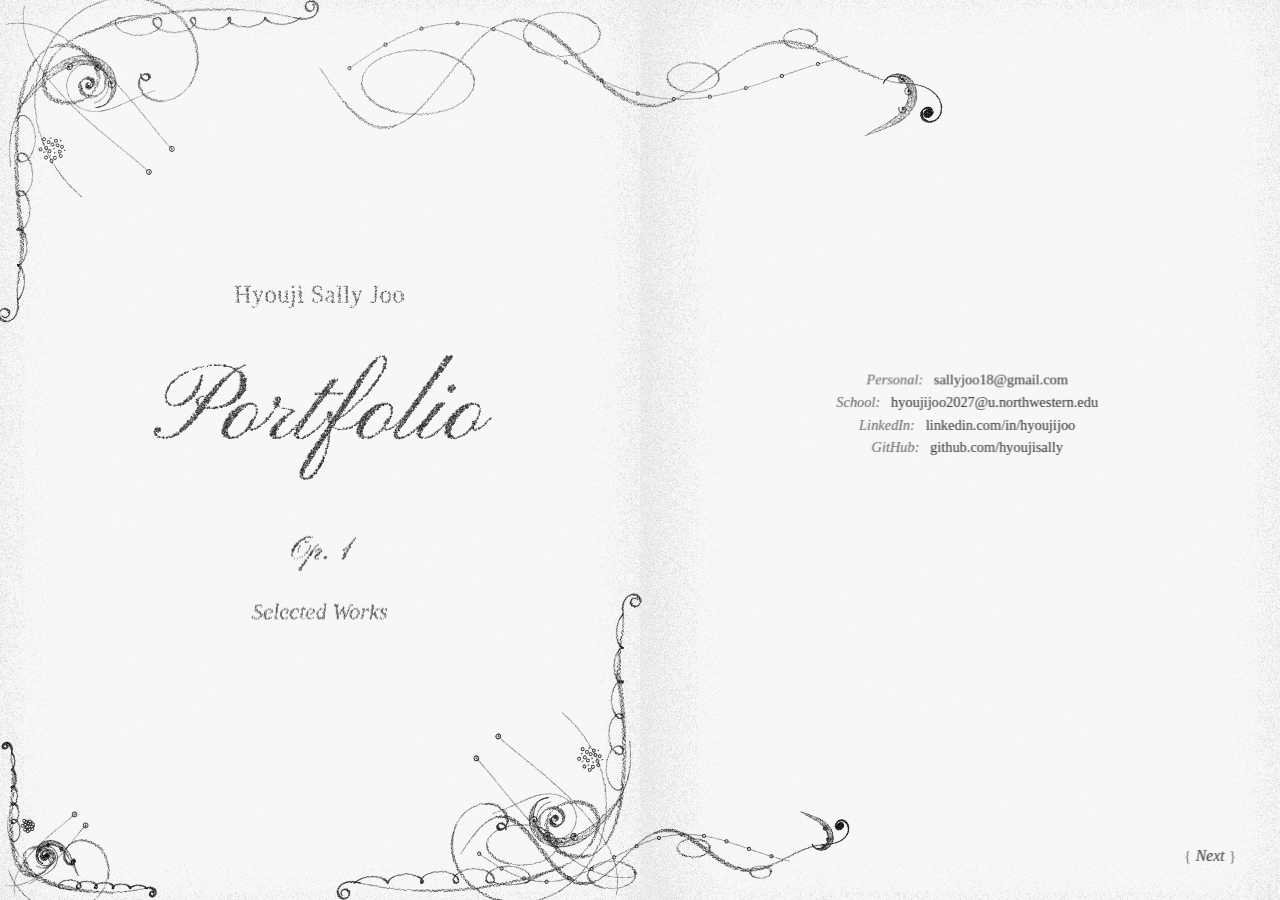
==== index.html @ c52655b5 "starting over again..." ====
<!DOCTYPE html>
<html lang="en">
<head>
<meta charset="UTF-8">
<meta name="viewport" content="width=device-width, initial-scale=1">
<title>Portfolio, Op. 1 · Hyouji Sally Joo</title>
<link rel="preconnect" href="https://fonts.googleapis.com">
<link rel="preconnect" href="https://fonts.gstatic.com" crossorigin>
<link href="https://fonts.googleapis.com/css2?family=EB+Garamond:ital,wght@0,400;0,500;0,700;1,400;1,600;1,700&family=Bodoni+Moda:opsz,wght@6..96,500;6..96,700&family=Noto+Music&display=swap" rel="stylesheet">
<link rel="stylesheet" href="css/portfolio.css">
</head>
<body>
<main>

  <!-- ===================== THE COVER SPREAD: the cover on the left; its ornament and a hand-drawn staff spill over onto the right page ===================== -->
  <div class="spread" id="cover">
    <canvas class="ornament cover-art" aria-hidden="true"></canvas>
    <article class="page left cover-page" aria-label="Cover">
      <canvas class="shade" aria-hidden="true"></canvas>
      <div class="cover-inner">
        <p class="cover-name ink-text grain-full">Hyouji Sally Joo</p>
        <h1 class="cover-title ink-text">Portfolio</h1>
        <p class="cover-op ink-text grain-full">Op. 1</p>
        <p class="cover-score ink-text grain-full">Selected Works</p>
      </div>
    </article>

    <div class="right-frame">
      <article class="page right cover-bleed" aria-label="Cover, continued">
        <canvas class="shade" aria-hidden="true"></canvas>
        <div class="right-inner cover-bleed-inner">
          <footer class="contacts cover-contacts">
          <p class="ink-text"><span class="c-label">Personal:</span> <a href="mailto:sallyjoo18@gmail.com">sallyjoo18@gmail.com</a></p>
          <p class="ink-text"><span class="c-label">School:</span> <a href="mailto:hyoujijoo2027@u.northwestern.edu">hyoujijoo2027@u.northwestern.edu</a></p>
          <p class="ink-text"><span class="c-label">LinkedIn:</span> <a href="https://linkedin.com/in/hyoujijoo">linkedin.com/in/hyoujijoo</a></p>
          <p class="ink-text"><span class="c-label">GitHub:</span> <a href="https://github.com/hyoujisally">github.com/hyoujisally</a></p>
        </footer>
          <nav class="turn-page ready landing-next" aria-label="Continue">
            <a class="brace literal next ink-text" href="#" data-go="about"><span class="b">{</span><span class="label">Next</span><span class="b">}</span></a>
          </nav>
        </div>
      </article>
    </div>
  </div>

  <!-- ===================== THE ABOUT SPREAD: the title restated on the left, framed like an old book cover; about on the right ===================== -->
  <div class="spread" id="about" hidden>
    <article class="page left halftitle" aria-label="Portfolio">
      <canvas class="shade" aria-hidden="true"></canvas>
      <canvas class="ornament" aria-hidden="true"></canvas>
      <div class="halftitle-inner">
        <div class="halftitle-block">
          <h1 class="ht-title ink-text">Portfolio</h1>
        </div>
        <footer class="cover-imprint contacts">
          <p class="ink-text"><span class="c-label">Personal:</span> <a href="mailto:sallyjoo18@gmail.com">sallyjoo18@gmail.com</a></p>
          <p class="ink-text"><span class="c-label">School:</span> <a href="mailto:hyoujijoo2027@u.northwestern.edu">hyoujijoo2027@u.northwestern.edu</a></p>
          <p class="ink-text"><span class="c-label">LinkedIn:</span> <a href="https://linkedin.com/in/hyoujijoo">linkedin.com/in/hyoujijoo</a></p>
          <p class="ink-text"><span class="c-label">GitHub:</span> <a href="https://github.com/hyoujisally">github.com/hyoujisally</a></p>
        </footer>
      </div>
    </article>

    <div class="right-frame">
      <article class="page right about-right" aria-label="About">
        <canvas class="shade" aria-hidden="true"></canvas>
        <div class="right-inner about-inner">
          <h2 class="about-title ink-text" id="about-title">About</h2>
          <div class="about-blurb" id="about-blurb"></div>
          <nav class="turn-page ready landing-next" aria-label="Continue">
            <a class="brace literal prev ink-text" href="#" data-go="home"><span class="b">{</span><span class="label">Back</span><span class="b">}</span></a>
            <a class="brace literal next ink-text" href="#" data-go="contents"><span class="b">{</span><span class="label">Next: Contents</span><span class="b">}</span></a>
          </nav>
        </div>
      </article>
    </div>
  </div>

  <!-- ===================== THE CONTENTS SPREAD: navigation and contacts on the left, contents on the right ===================== -->
  <div class="spread" id="home" hidden>
    <article class="page left index-page" aria-label="Navigation">
      <canvas class="shade" aria-hidden="true"></canvas>
      <div class="left-inner">
        <nav class="call-number" aria-label="Sections">
          <a class="brace literal ink-text" href="#" data-go="home"><span class="b">{</span><span class="label">Home</span><span class="b">}</span></a>
          <a class="brace literal ink-text" href="#" data-go="contents"><span class="b">{</span><span class="label">Contents</span><span class="b">}</span></a>
          <div class="menu">
            <button class="brace literal works-toggle ink-text" type="button" aria-expanded="false"><span class="b">{</span><span class="label">Works</span><span class="caret" aria-hidden="true">&#x25BE;</span><span class="b">}</span></button>
            <ul class="works-menu" hidden></ul>
            <canvas class="menu-grain" aria-hidden="true" hidden></canvas>
          </div>
        </nav>
        <footer class="imprint contacts">
          <p class="ink-text"><span class="c-label">Personal:</span> <a href="mailto:sallyjoo18@gmail.com">sallyjoo18@gmail.com</a></p>
          <p class="ink-text"><span class="c-label">School:</span> <a href="mailto:hyoujijoo2027@u.northwestern.edu">hyoujijoo2027@u.northwestern.edu</a></p>
          <p class="ink-text"><span class="c-label">LinkedIn:</span> <a href="https://linkedin.com/in/hyoujijoo">linkedin.com/in/hyoujijoo</a></p>
          <p class="ink-text"><span class="c-label">GitHub:</span> <a href="https://github.com/hyoujisally">github.com/hyoujisally</a></p>
        </footer>
      </div>
    </article>

    <div class="right-frame">
      <article class="page right" aria-label="Contents">
        <canvas class="shade" aria-hidden="true"></canvas>
        <div class="right-inner">
          <header class="sheet-head">
            <h2 class="sheet-title ink-text grain-full">Contents</h2>
            <p class="sheet-sub ink-text">(Portfolio)</p>
            <p class="sheet-by ink-text">By Hyouji Sally Joo.</p>
          </header>
          <section class="toc-group" id="toc-works" aria-labelledby="toc-works-h">
            <h3 id="toc-works-h" class="ink-text grain-full">Works</h3>
            <ol class="toc" id="toc-works-list"></ol>
          </section>
          <section class="toc-group" id="toc-creatives" aria-labelledby="toc-creatives-h">
            <h3 id="toc-creatives-h" class="ink-text grain-full">Creatives</h3>
            <ol class="toc" id="toc-creatives-list"></ol>
          </section>
          <nav class="turn-page ready" aria-label="Back">
            <a class="brace literal ink-text" href="#" data-go="about"><span class="b">{</span><span class="label">Back</span><span class="b">}</span></a>
            <span class="folio ink-text">3</span>
          </nav>
        </div>
      </article>
    </div>
  </div>

  <!-- ===================== A PROJECT'S SPREAD: details on the left, the write-up on the right ===================== -->
  <div class="spread" id="project" hidden>
    <article class="page left project-ref" aria-label="Project at a glance">
      <canvas class="shade" aria-hidden="true"></canvas>
      <div class="left-inner">
        <canvas class="ornament proj-ornament" aria-hidden="true"></canvas>
        <nav class="call-number" aria-label="Sections">
          <a class="brace literal" href="#" data-go="home"><span class="b">{</span><span class="label">Home</span><span class="b">}</span></a>
          <a class="brace literal" href="#" data-go="contents"><span class="b">{</span><span class="label">Contents</span><span class="b">}</span></a>
          <div class="menu">
            <button class="brace literal works-toggle" type="button" aria-expanded="false"><span class="b">{</span><span class="label">Works</span><span class="caret" aria-hidden="true">&#x25BE;</span><span class="b">}</span></button>
            <ul class="works-menu" hidden></ul>
            <canvas class="menu-grain" aria-hidden="true" hidden></canvas>
          </div>
        </nav>
        <header class="title-page">
          <h1 id="p-title">Project</h1>
          <p class="paren" id="p-sub"></p>
          <p class="opus" id="p-no"></p>
        </header>
        <div class="p-feature" id="p-feature" hidden></div>
        <div class="line">
          <div class="tempo-row">
            <p class="tempo">Adagio cantabile<span class="mm">(<span class="music">&#x2669;</span> = 40)</span></p>
            <button id="play" class="brace literal" type="button" aria-pressed="false"><span class="b">{</span><span class="label">Play</span><span class="b">}</span></button>
          </div>
          <canvas id="line1" role="img" aria-label="Engraved score, the opening bars of the second movement of Beethoven’s Pathétique sonata."></canvas>
        </div>
        <section class="p-info" aria-label="Project details">
          <dl class="p-facts" id="p-facts"></dl>
          <div class="p-intro" id="p-intro"></div>
        </section>
        <!-- the contact links: a footer on every project page -->
        <footer class="imprint contacts">
          <p><span class="c-label">Personal:</span> <a href="mailto:sallyjoo18@gmail.com">sallyjoo18@gmail.com</a></p>
          <p><span class="c-label">School:</span> <a href="mailto:hyoujijoo2027@u.northwestern.edu">hyoujijoo2027@u.northwestern.edu</a></p>
          <p><span class="c-label">LinkedIn:</span> <a href="https://linkedin.com/in/hyoujijoo">linkedin.com/in/hyoujijoo</a></p>
          <p><span class="c-label">GitHub:</span> <a href="https://github.com/hyoujisally">github.com/hyoujisally</a></p>
        </footer>
      </div>
    </article>

    <div class="right-frame">
      <article class="page right" aria-label="Project write-up">
        <canvas class="shade" aria-hidden="true"></canvas>
        <div class="right-inner">
          <div class="snap-top" aria-hidden="true"></div>
          <canvas class="ornament right-orn" aria-hidden="true"></canvas>
          <!-- the frame: pictures and live pieces for the section being read (Works only) -->
          <div class="stage" id="stage" aria-live="polite">
            <div class="stage-card">
              <div class="stage-frame">
                <div class="stage-view"></div>
                <canvas class="stage-grain" aria-hidden="true"></canvas>
                <p class="stage-cap" id="stage-cap"></p>
              </div>
            </div>
          </div>
          <div class="slot" id="writeup"></div>
          <nav class="turn-page" aria-label="More pieces">
            <a class="brace literal prev" href="#" data-go="prev"><span class="b">{</span><span class="label">Back</span><span class="b">}</span><span class="next-title" id="prev-title"></span></a>
            <a class="brace literal next" href="#" data-go="next"><span class="b">{</span><span class="label">Next</span><span class="b">}</span><span class="next-title" id="next-title"></span></a>
          </nav>
          <footer class="page-foot">
            <span>Beethoven, Piano Sonata No. 8 in C minor, Op. 13 “Pathétique”, second movement</span>
            <span class="folio" id="s-folio">3</span>
          </footer>
        </div>
      </article>
    </div>
  </div>

  <div class="hovercard" id="hovercard" role="tooltip" hidden>
    <canvas class="hc-grain" aria-hidden="true"></canvas>
    <div class="hc-body"></div>
  </div>

  <svg class="defs" width="0" height="0" aria-hidden="true" style="position:absolute">
    <filter id="stage-distort"><feTurbulence type="fractalNoise" baseFrequency="0.85" numOctaves="2" seed="7" result="n"/><feDisplacementMap in="SourceGraphic" in2="n" scale="7" xChannelSelector="R" yChannelSelector="G"/></filter>
  </svg>
  <canvas class="turn" aria-hidden="true"></canvas>
  <div class="turn-grain" aria-hidden="true"></div>
</main>

<script src="js/settings.js"></script>
<script src="js/score.js"></script>
<script src="js/ink.js"></script>
<script src="js/engraving.js"></script>
<script src="js/paper.js"></script>
<script src="js/sound.js"></script>
<script src="js/turn.js"></script>
<script src="js/content.js"></script>
<script src="js/views.js"></script>
<script src="js/main.js"></script>
</body>
</html>
---- css/portfolio.css ----
/* Pinyon Script (SIL Open Font License, see fonts/PINYON-SCRIPT-LICENSE.txt), embedded so the cover's script works offline too */
@font-face { font-family: "Pinyon Script"; font-style: normal; font-weight: 400; font-display: swap;
  src: url([data-uri]) format("woff2"); }

:root {
  --paper: #F6F7F7;         /* a brighter white with a hint of cool grey, so the ink stands out more */
  --desk: #D9DBDD;          /* what the closed book rests on, around the cover */
  --ref: #3F5A7A;           /* highlighted terms that preview a picture (a muted ink blue, like a printed link) */
  --ink: #262626;           /* main text: a soft charcoal rather than pure black */
  --ink-soft: #5E5E5E;      /* secondary text */
  --score-ink: #1C1C1C;     /* the darkest ink in everything drawn in dots */
  --score-soft: #5A5A5A;    /* the diffused grey in everything drawn in dots */
  --graphite: #6E6E6E;      /* the paper grain and page shading */
  --turned: #222222;        /* the right page once it has turned dark for a case study */
  --on-dark: #ECECEC;
  --on-dark-soft: #B4B4B4;
  --text: "Times New Roman", Times, serif;            /* the title page's type, used everywhere */
  --title: "Times New Roman", Times, serif;
  --display: "Times New Roman", Times, serif;
  --music: "Noto Music", "Bravura Text", serif;
  --spine-pad: clamp(40px, 5vw, 92px);
  --edge-pad: clamp(24px, 3.4vw, 64px);
}
* { box-sizing: border-box; scrollbar-width: none; }      /* pages scroll when they need to, but no scrollbar is ever shown */
*::-webkit-scrollbar { display: none; }
html, body { height: 100%; }
body {
  margin: 0; background: var(--paper); color: var(--ink); overflow: hidden;
  font-family: var(--text); font-size: 1.0625rem; line-height: 1.55;
  -webkit-font-smoothing: antialiased;
}
::selection { background: var(--ink); color: var(--paper); }
a { color: inherit; text-decoration-thickness: 1px; text-underline-offset: 0.18em; }
a:focus-visible, button:focus-visible { outline: 2px solid var(--ink-soft); outline-offset: 4px; }

/* ---------- the open score: two facing pages, edge to edge ---------- */
.spread { display: grid; grid-template-columns: 1fr 1fr; height: 100vh; }
[hidden], .spread[hidden] { display: none !important; }
.page { position: relative; background: var(--paper); }
.shade { position: absolute; inset: 0; width: 100%; height: 100%; pointer-events: none; z-index: 0; }

/* text redrawn in ink dots: the real text stays (for screen readers and selection) and turns
   transparent once its dotted copy is drawn on top */
.ink-text { position: relative; }
.ink-text.inked, .ink-text.inked * { color: transparent; -webkit-text-fill-color: transparent; }
.ink-text > canvas.ink { position: absolute; left: -10px; top: -6px; width: calc(100% + 20px); height: calc(100% + 12px); pointer-events: none; }

/* controls written as a word in small braces; on hover a soft grey haze gathers around them */
.brace {
  display: inline-flex; align-items: baseline; gap: 0.3em; cursor: pointer; text-decoration: none;
  font: italic 500 1rem/1 var(--text); color: var(--ink); background: transparent; border: 0;
  padding: 0.3em 0.6em; margin: -0.3em -0.6em; border-radius: 999px;
  transition: background-color 0.35s ease, box-shadow 0.35s ease;
}
.brace::before, .brace::after { font-style: normal; font-weight: 400; font-size: 0.85em; color: var(--ink-soft); }
.brace::before { content: "{"; }
.brace::after { content: "}"; }
.brace:hover, .brace:focus-visible { background-color: rgba(96, 96, 96, 0.1); box-shadow: 0 0 12px 7px rgba(96, 96, 96, 0.1); }
.brace:focus-visible { outline: none; }
.brace.light { color: var(--on-dark); }
.brace.light .b { color: var(--on-dark-soft); }
.brace.light:hover, .brace.light:focus-visible { background-color: rgba(220, 220, 220, 0.1); box-shadow: 0 0 12px 7px rgba(220, 220, 220, 0.09); }

/* ---------- left page: the title page ---------- */
.page.left { height: 100vh; overflow: hidden; font-family: var(--title); }
.left-inner {
  position: relative; z-index: 1; height: 100%; overflow-y: auto;
  display: flex; flex-direction: column; align-items: center; text-align: center;
  padding: 6vh var(--spine-pad) 6vh var(--edge-pad);
}
/* navigation across the top left of the left page */
.call-number {
  position: absolute !important; top: 5vh; left: var(--edge-pad);
  display: flex; flex-direction: row; align-items: baseline; gap: 0.3em 1.7em; text-align: left;
}
.call-number [aria-current="page"] { color: var(--ink-soft); }
.call-number .brace { font-size: 0.95rem; }
.call-number .caret { font-style: normal; font-size: 0.7em; color: var(--ink-soft); margin-left: 0.15em; }
.left-inner > .call-number { z-index: 20 !important; }  /* the navigation (and its menu) sits above the dotted title */
.menu { position: relative; }
/* the Works menu: a soft paper card, no hard outline */
.works-menu {
  position: absolute; top: calc(100% + 10px); left: -0.6em; z-index: 30; min-width: 17rem; max-width: 22rem;
  margin: 0; padding: 0.6em 0.5em; list-style: none; text-align: left; background: var(--paper); border-radius: 0;
}
/* graphite shading around the menu's edge, drawn in fine dots like the pages' edges */
.menu-grain { position: absolute; z-index: 31; pointer-events: none; }
.works-menu button {
  display: flex; gap: 0.6em; align-items: baseline; width: 100%; padding: 0.35em 0.65em; text-align: left; cursor: pointer;
  font: 0.95rem/1.3 var(--text); color: var(--ink); background: transparent; border: 0; border-radius: 999px;
  transition: background-color 0.3s ease, box-shadow 0.3s ease;
}
.works-menu button:hover, .works-menu button:focus-visible { background-color: rgba(96, 96, 96, 0.08); box-shadow: 0 0 10px 5px rgba(96, 96, 96, 0.08); outline: none; }
.works-menu .no { flex: none; width: 3em; font-style: italic; color: var(--ink-soft); font-size: 0.9em; }
.works-menu button[aria-current="page"] { color: var(--ink-soft); cursor: default; }
.works-menu button[aria-current="page"] .t::after { content: " (this page)"; font-style: italic; font-size: 0.88em; }
/* braces written as real characters (not CSS decorations), so they can be redrawn in grain too */
.brace.literal::before, .brace.literal::after { content: none; }
.brace .b { font-style: normal; font-weight: 400; font-size: 0.85em; color: var(--ink-soft); }
.title-page { margin-top: 19vh; }
h1 { margin: 0; font-family: var(--title); font-weight: 400; font-size: clamp(2rem, 3.3vw, 3.2rem); line-height: 1.1; }
.home { color: inherit; text-decoration: none; display: inline-block; padding: 0 0.15em; border-radius: 0.4em;
        transition: background-color 0.35s ease, box-shadow 0.35s ease; }
.home:hover, .home:focus-visible { background-color: rgba(96, 96, 96, 0.07); box-shadow: 0 0 18px 10px rgba(96, 96, 96, 0.07); outline: none; }
.paren { margin: 0.15em 0 0; font-style: italic; font-size: clamp(1.1rem, 1.8vw, 1.7rem); line-height: 1.2; }
.opus { margin: 1em 0 0; font-size: clamp(0.98rem, 1.35vw, 1.3rem); }
.name { margin: 13vh 0 0; font-family: var(--title); font-weight: 400; font-size: clamp(1.55rem, 2.5vw, 2.4rem); line-height: 1.15; }
.imprint { margin-top: auto; }
.imprint p { margin: 0; }
.imprint .email { font-size: clamp(1rem, 1.4vw, 1.35rem); }
.imprint .linkedin { font-size: clamp(0.88rem, 1.1vw, 1.08rem); margin-top: 0.25em; }
.imprint a { text-decoration: none; display: inline-block; padding: 0.15em 0.5em; border-radius: 999px;
             transition: background-color 0.35s ease, box-shadow 0.35s ease; }
.imprint a:hover, .imprint a:focus-visible { background-color: rgba(96, 96, 96, 0.1); box-shadow: 0 0 12px 7px rgba(96, 96, 96, 0.1); outline: none; }

/* ---------- right page: everything else, scrolling on its own ---------- */
.right-frame { position: relative; height: 100vh; overflow: hidden; }
.page.right { height: 100%; overflow-y: auto; scroll-behavior: smooth; }
@media (prefers-reduced-motion: reduce) { .page.right { scroll-behavior: auto; } .detail { transition: none; } }
.right-inner {
  position: relative; min-height: 100%; display: flex; flex-direction: column; gap: clamp(14px, 1.8vw, 24px);
  padding: clamp(16px, 2.2vw, 30px) var(--edge-pad) 22px var(--spine-pad);
}
.right-inner > :not(.shade) { position: relative; z-index: 1; width: 100%; max-width: 720px; margin-inline: auto; }

.tempo-row { display: flex; align-items: baseline; justify-content: space-between; gap: 10px 18px; flex-wrap: wrap; }
.tempo { margin: 0; font-size: 0.95rem; font-weight: 600; font-style: italic; line-height: 1.3; }
.mm { font-style: normal; font-weight: 400; font-size: 0.84rem; margin-left: 0.35em; color: var(--ink-soft); }
.music { font-family: var(--music); font-style: normal; }
.line canvas { display: block; width: 100%; height: 0; }
.tempo-row + canvas { margin-top: 2px; }

.movement h2 {
  display: flex; align-items: baseline; flex-wrap: wrap; gap: 0 0.45em;
  margin: 0 0 0.5em; font-weight: 500; font-size: clamp(1.35rem, 1.9vw, 1.7rem); line-height: 1.2;
}
.movement h2 .num { font-family: var(--display); font-weight: 500; }
.tempo-word { margin-left: auto; font-size: 0.95rem; font-weight: 700; font-style: italic; }

.works { display: grid; grid-template-columns: repeat(3, 1fr); gap: clamp(14px, 1.6vw, 20px) clamp(16px, 2vw, 28px); }
.work .no, .piece .medium { margin: 0; font-style: italic; color: var(--ink-soft); font-size: 0.8rem; line-height: 1.3; }
.work h3, .piece h3 { margin: 0.05em 0 0; font-weight: 500; font-size: 0.96rem; line-height: 1.25; }
.work .type { margin: 0 0 0.2em; font-size: 0.82rem; line-height: 1.3; color: var(--ink-soft); }
.work p, .piece p { margin: 0 0 0.25em; font-size: 0.82rem; line-height: 1.38; }
.work .brace, .piece .brace { font-size: 0.8rem; margin-left: -0.6em; margin-top: 0.05em; }

.pieces { display: grid; grid-template-columns: repeat(4, 1fr); gap: clamp(16px, 2vw, 26px); }
.about p { margin: 0 0 0.6em; max-width: 40em; font-size: 0.98rem; }
.about .lede { font-size: 1.15rem; line-height: 1.45; }

.page-foot { display: flex; justify-content: space-between; align-items: baseline; gap: 16px; font-size: 0.82rem; color: var(--ink-soft); margin-top: auto; padding-top: 6px; }
.folio { font-family: var(--display); font-size: 0.9rem; margin-left: auto; }

/* ---------- the page turn: a dark, diffused shadow across both pages ---------- */
.turn { position: fixed; inset: 0; width: 100vw; height: 100vh; z-index: 100; pointer-events: none; display: block; }
.turn.on { pointer-events: auto; }
/* the shadow's grain: one speck per screen pixel, blended so it only shows in the dark, never on white paper */
.turn-grain { position: fixed; inset: 0; z-index: 101; pointer-events: none; opacity: 0; mix-blend-mode: overlay;
              transition: opacity 0.2s ease; }
.turn-grain.on { opacity: 0.2; }

/* ---------- the head of a sheet: title, subtitle and composer, as on a printed piece ---------- */
.sheet-head { text-align: center; padding-top: 4px; }
.sheet-title { margin: 0; font-family: var(--title); font-weight: 400; text-transform: uppercase; letter-spacing: 0.07em;
               font-size: clamp(1.5rem, 2.4vw, 2.3rem); line-height: 1.15; }
.sheet-sub { margin: 0.3em 0 0; font-size: 0.98rem; }
.sheet-by { margin: 0.6em 0 0; text-align: right; font-size: 0.95rem; }

/* ---------- the contents page ---------- */
.toc-group h3 { margin: 0 0 0.2em; font-weight: 400; font-style: italic; font-size: clamp(1.3rem, 3vh, 1.6rem); color: var(--ink-soft); }
#home .right-inner { gap: clamp(8px, 1.6vh, 20px); padding-top: clamp(26px, 6vh, 64px); padding-bottom: clamp(16px, 3.6vh, 40px); }
#home .right-inner > .turn-page { margin-top: auto; }                    /* Back and the page number sit at the foot of the page */
#home .sheet-title { font-size: clamp(1.35rem, 4vh, 2.3rem); }
#home .sheet-by { margin-top: 0.3em; }
.toc { list-style: none; margin: 0; padding: 0; }
.toc-entry {
  display: flex; align-items: baseline; gap: 0.6em; width: calc(100% + 1.2em); margin: 0 -0.6em; padding: clamp(0.14em, 0.75vh, 0.42em) 0.6em;
  font: inherit; font-size: clamp(0.86rem, 2vh, 1rem); color: var(--ink); text-align: left; background: transparent; border: 0; border-radius: 999px; cursor: pointer;
  transition: background-color 0.35s ease, box-shadow 0.35s ease;
}
.toc-entry:hover, .toc-entry:focus-visible { background-color: rgba(96, 96, 96, 0.08); box-shadow: 0 0 12px 6px rgba(96, 96, 96, 0.08); outline: none; }
.toc-entry .no { flex: none; width: 3.4em; font-style: italic; color: var(--ink-soft); font-size: 0.9em; }
.toc-entry .t { flex: 0 1 auto; }
.toc-entry .leader { flex: 1 1 1.2em; min-width: 1.2em; overflow: hidden; white-space: nowrap; color: var(--ink-soft); letter-spacing: 0.15em; }
.toc-entry .meta { flex: none; font-style: italic; color: var(--ink-soft); font-size: 0.9em; }

/* ---------- turning to the next piece: appears once you reach the end of the description ---------- */
.turn-page { display: flex; justify-content: space-between; align-items: baseline; gap: 16px; padding-top: 6px;
             opacity: 0; transform: translateY(6px); pointer-events: none; transition: opacity 0.6s ease, transform 0.6s ease; }
.turn-page.ready { opacity: 1; transform: none; pointer-events: auto; }
.turn-page .next { margin-left: auto; text-align: right; flex-wrap: wrap; justify-content: flex-end; }
.turn-page .next-title { flex-basis: 100%; margin-top: 0.3em; font-style: italic; font-size: 0.85rem; color: var(--ink-soft); }
.turn-page .prev { flex-wrap: wrap; text-align: left; }
.turn-page .folio { margin-left: auto; }
@media (prefers-reduced-motion: reduce) { .turn-page { transition: none; transform: none; } }

/* ---------- a project's title page ---------- */
/* SPACING on a project's reference page (top to bottom). Raise a number for more space: */
#project .page.left .title-page { margin-top: calc(5vh + 58px); }      /* below the navigation */
#project .page.left .opus { margin-top: 0.8em; }                       /* gap above "No. #" (below the subtitle) */

/* the facts and the introduction: they stay put while the write-up scrolls (and scroll themselves if they're long) */
.p-info { flex: none; width: 100%; max-width: 34rem; margin: 4vh auto 0; text-align: left; }
.p-facts { display: grid; grid-template-columns: 7.2em 1fr; gap: 0.45em 1.1em; margin: 0 0 2.6em; }   /* clear space before the introduction */
.p-facts dt { font-style: italic; color: var(--ink-soft); font-size: 0.9rem; line-height: 1.45; }
.p-facts dd { margin: 0; font-size: 0.95rem; line-height: 1.45; }
.p-facts dd.solo { grid-column: 1 / -1; font-style: italic; color: var(--ink-soft); font-size: 0.92rem; }
.p-facts dd.todo { font-style: italic; color: var(--ink-soft); }          /* a [placeholder] still to fill in */
.project-ref .imprint { margin-top: auto; padding-top: 4vh; }              /* the contact links: the foot of every project's left page */
.p-intro p { margin: 0 0 0.8em; font-size: 1.02rem; line-height: 1.6; }
.p-intro .p-tagline { font-style: italic; color: var(--ink-soft); font-size: 1rem; }
.p-intro .ref-line { font-size: 0.95rem; }

/* The right page's shading is drawn for the visible page only and stays put while the description scrolls.
   (A canvas as tall as the whole description is too big for some browsers, which then draw nothing.) */
.page.right > .shade { position: sticky; inset: auto; top: 0; display: block; width: 100%; height: 100vh; margin-bottom: -100vh; z-index: 0; }
@media (max-width: 900px) { .page.right > .shade { height: 100svh; margin-bottom: -100svh; } }

/* ---------- a project's music sheet: description between the lines of music ---------- */
.slot:empty { display: none; }
.slot h3 { margin: 0 0 0.4em; font-weight: 400; font-size: 1.4rem; }
.slot h3.sub { font-size: 1.05rem; font-style: italic; color: var(--ink-soft); letter-spacing: 0.01em; margin-bottom: 0.3em; }   /* a subsection: smaller, clean ink, softer grey */
.slot h3 .num { font-style: italic; color: var(--ink-soft); margin-right: 0.35em; font-size: 0.85em; }
.slot p { margin: 0 0 0.65em; max-width: 42em; font-size: 0.98rem; line-height: 1.55; }
.slot .lede { font-size: 1.12rem; line-height: 1.5; }
.slot .facts p { margin: 0 0 0.15em; font-style: italic; color: var(--ink-soft); font-size: 0.92rem; }
.slot .facts { margin: 0 0 0.9em; }
.slot figure { margin: 0.4em 0 0.6em; }
.slot figure img { display: block; width: min(100%, 760px); max-width: 100%; height: auto; margin: 0 auto; border: 1px solid rgba(38, 38, 38, 0.12); }
/* two or more images side by side (a `figs` panel in content.js) */
.slot .fig-row { display: flex; gap: 14px; align-items: flex-start; margin: 0.4em 0 0.6em; }
.slot .fig-row figure { flex: 1 1 0; min-width: 0; margin: 0; }
.slot .fig-row figure img { width: 100%; }
.slot .fig-row figcaption { font-size: 0.82rem; line-height: 1.35; }
.slot .fig-row.many { display: grid; grid-template-columns: repeat(4, 1fr); gap: 8px; }   /* many photos in the description (narrow screens): a grid */
.slot .fig-row.many figure { margin: 0; }
@media (max-width: 560px) { .slot .fig-row.many { grid-template-columns: repeat(2, 1fr); } }
.slot .plate {                                        /* placeholder for an image, in stippled dots */
  aspect-ratio: 16 / 9; width: 100%; border: 1px solid rgba(38, 38, 38, 0.16);
  background-image: radial-gradient(rgba(38, 38, 38, 0.18) 0.7px, transparent 0.9px);
  background-size: 5px 5px; display: grid; place-items: center; color: var(--ink-soft); font-style: italic;
}
.slot figcaption { margin-top: 0.45em; font-size: 0.88rem; color: var(--ink-soft); font-style: italic; }
.slot .block + .block { margin-top: 1.8em; }
.slot .block.dense + .block, .slot .block + .block.dense { margin-top: 2.6em; }   /* more air around the longer, text-heavy sections */
.fold-body .block + .block { margin-top: 1.6em; }
.slot .block.head-only + .block.block { margin-top: 0.5em; }              /* a subsection sits close under its main heading */

/* labelled overview rows (Team / Role / Built with / Target users) and bulleted lists, set by `facts` and `list` in content.js */
.slot .spec { display: grid; grid-template-columns: 7.5em 1fr; gap: 0.5em 1em; margin: 0 0 0.9em; }
.slot .spec dt { font-style: italic; color: var(--ink-soft); font-size: 0.9rem; }
.slot .spec dd { margin: 0; font-size: 0.98rem; line-height: 1.5; }
.slot .bullets { margin: 0 0 0.65em; padding-left: 1.2em; font-size: 0.98rem; line-height: 1.55; }
.slot .bullets li { margin-bottom: 0.3em; }
.slot .bullet-subject { margin: 0.7em 0 0.15em; font-size: 0.98rem; line-height: 1.5; }   /* a bullet's subject, in bold, with its points beneath */
.slot .bullet-subject strong { font-weight: 700; }
.slot .bullet-subject:first-of-type { margin-top: 0.2em; }
.slot .bullets.sub { margin-bottom: 0.35em; }
/* bullets drawn as their own character, so they stay visible when the line's text is replaced by its dotted copy */
.slot .bullets { list-style: none; }
.slot .bullets li { position: relative; }
.slot .bullets li::before { content: "\2022"; position: absolute; left: -1em; color: var(--ink-soft); -webkit-text-fill-color: var(--ink-soft); }

/* ---------- phones and narrow windows: the pages stack ---------- */
@media (max-width: 900px) {
  body { overflow: auto; }
  .spread { display: block; height: auto; }
  .page.left { height: auto; min-height: 100svh; }
  .left-inner { height: auto; overflow: visible; padding: 22px 22px 40px; min-height: 100svh; }
  .cover-page { min-height: 100svh; }
  .cover-inner { min-height: 100svh; }                      /* the cover and half title stay centred inside their border on phones */
  .about-right .about-inner { min-height: auto; padding: 40px 22px; }
  #project .page.left { padding-bottom: 40px; }
  #project .page.left .title-page { margin-top: 6vh; }
  .call-number { position: static !important; flex-wrap: wrap; justify-content: center; gap: 0.3em 1.4em; margin-bottom: 4vh; }
  .p-info { max-width: none; }
  .title-page { margin-top: 10vh; }
  .name { margin-top: 9vh; }
  .imprint { margin-top: 12vh; }
  .right-frame, .page.right { height: auto; overflow: visible; }
  .toc-entry { flex-wrap: wrap; }
  .toc-entry .leader { display: none; }
  .toc-entry .meta { width: 100%; padding-left: 4em; }
  .right-inner { padding: 22px 20px; }
  .detail { position: fixed; z-index: 50; }
  .turn { position: fixed; z-index: 52; }
  .detail { padding: 20px; }
  .works { grid-template-columns: 1fr 1fr; }
  .pieces { grid-template-columns: 1fr 1fr; }
  .panel { flex-basis: 86%; }
}

/* ---------- highlighted terms: point at one to see its picture, like a link preview ---------- */
.ref { color: var(--ref); cursor: zoom-in; border-bottom: 1px dotted currentColor; text-decoration: none; outline: none;
       border-radius: 2px; transition: background-color 0.3s ease, box-shadow 0.3s ease; }
a.ref { cursor: pointer; }
.ref:hover, .ref:focus-visible, .ref.open { background-color: rgba(63, 90, 122, 0.08); box-shadow: 0 0 8px 4px rgba(63, 90, 122, 0.08); }
.ink-text.inked .ref { border-bottom-color: var(--ref); }      /* the dotted underline stays visible over the dotted copy */
.ref-line { margin: 0 0 0.4em; font-size: 0.98rem; line-height: 1.55; }
.ref-cap { display: block; font-style: italic; font-size: 0.88rem; color: var(--ink-soft); margin-top: 0.1em; }
.slot .block.pictures { margin-top: -0.4em; }

/* the preview itself: a sheet of paper with grainy edges and sharp corners, pictures in full colour */
.hovercard { position: fixed; z-index: 90; width: max-content; max-width: var(--hc-w); background: var(--paper); padding: 10px;
             --hc-w: min(1000px, 72vw);                            /* the widest a picture preview gets (it also fits the room above or below the word) */
             opacity: 0; transform: translateY(4px); transition: opacity 0.18s ease, transform 0.18s ease; pointer-events: auto; }
.hovercard.shown { opacity: 1; transform: none; }
.hovercard.grid { width: min(1100px, 80vw); max-width: none; }
.hovercard.site { width: var(--hc-w); }
.hovercard.def { width: min(340px, 86vw); padding: 14px 16px; }        /* a definition, like a Wikipedia preview */
.hc-def-term { margin: 0 0 0.35em; font-weight: 700; font-size: 1.02rem; }
.hc-def-text { margin: 0; font-size: 0.92rem; line-height: 1.5; color: var(--ink); white-space: pre-line; }   /* a blank line in a definition starts a new paragraph */
.hc-grain { position: absolute; pointer-events: none; z-index: -1; }
.hc-body { position: relative; }
.hc-fig { margin: 0 auto; display: table; }                          /* the caption takes the picture's width */
.hc-fig + .hc-fig { margin-top: 10px; }
.hc-fig img { display: block; width: auto; height: auto; max-width: calc(var(--hc-w) - 20px); max-height: var(--hc-room, 70vh); }
.hc-fig iframe { display: block; width: calc(var(--hc-w) - 20px); height: min(var(--hc-room, 70vh), calc((var(--hc-w) - 20px) * 0.625)); border: 0; background: #E9EAEA; }
.hc-fig figcaption { display: table-caption; caption-side: bottom; margin-top: 0.45em; font-style: italic; font-size: 0.85rem; line-height: 1.35; color: var(--ink-soft); }
.hc-grid { display: grid; grid-template-columns: repeat(var(--cols, 4), 1fr); gap: 4px; max-height: var(--hc-room, 70vh); overflow: hidden; }
.hc-grid img { display: block; width: 100%; aspect-ratio: 1; object-fit: cover; background: #E9EAEA; }
/* designs: shown whole at their own shape; each row is as tall as the room allows */
.hovercard.whole { width: max-content; max-width: var(--hc-w); }
.hovercard.whole .hc-grid { display: flex; flex-wrap: wrap; justify-content: center; max-height: none; }
.hovercard.whole .hc-grid img { aspect-ratio: auto; background: none; object-fit: contain; }   /* sized by placeCard to fit the room */
.hc-count { margin: 0.45em 0 0; font-style: italic; font-size: 0.85rem; color: var(--ink-soft); }
.hc-missing { display: grid; place-items: center; aspect-ratio: 4 / 3; width: 420px; max-width: calc(var(--hc-w) - 20px); padding: 1em; text-align: center; font-style: italic; font-size: 0.85rem;
              color: var(--ink-soft); background-image: radial-gradient(rgba(38, 38, 38, 0.16) 0.7px, transparent 0.9px); background-size: 5px 5px; }
@media (prefers-reduced-motion: reduce) { .hovercard { transition: none; transform: none; } }
@media (max-width: 900px) { .hovercard { --hc-w: 92vw; } .hovercard.grid { width: 92vw; } }

/* ---------- dropdowns (folds): the heading and summary always show, the details open and close ---------- */
.slot .fold { padding: 0.4em 0 0.3em; }
.fold-head { display: flex; align-items: baseline; justify-content: space-between; gap: 1em; }
.fold-head h3 { margin: 0 0 0.25em; cursor: pointer; }
.fold-toggle { flex: none; font-size: 0.92rem; margin-right: 0; }
.fold-toggle .caret { font-style: normal; font-size: 0.72em; color: var(--ink-soft); margin-left: 0.15em; }
.fold-summary { color: var(--ink-soft); }
.fold-body { margin: 0.6em 0 0.2em; padding-left: 1.1em; border-left: 1px dotted rgba(38, 38, 38, 0.28); }
.fold-body h3 { font-size: 1.15rem; }


/* ---------- the landing spread: the cover on the left ---------- */
.cover-page { cursor: pointer; }
.cover-page > canvas { position: absolute; inset: 0; width: 100%; height: 100%; pointer-events: none; }
.cover-page > canvas.ornament { z-index: 1; }
.cover-inner { position: relative; z-index: 2; height: 100%; display: flex; flex-direction: column; align-items: center; justify-content: center;
               text-align: center; padding: 10% 14%; font-family: var(--title); }
.cover-name { margin: 0; font-size: clamp(1.05rem, 2.2vh, 1.5rem); letter-spacing: 0.02em; }
.cover-title { margin: 5% 0 0; font-weight: 400; font-size: clamp(2.6rem, 8vh, 5.2rem); line-height: 1; }
.cover-op { margin: 2.5% 0 0; font-size: clamp(1rem, 2.3vh, 1.45rem); font-style: italic; }
.cover-bird { margin: 7% 0 0; width: clamp(120px, 22vh, 210px); aspect-ratio: 260 / 206; }   /* the bird, drawn in dots by the cover ornament */
.cover-score { margin: 9% 0 0; font-size: clamp(0.82rem, 1.6vh, 1rem); font-style: italic; color: var(--ink-soft); }
.cover-score .leader-dots { letter-spacing: 0.12em; }
.cover-imprint { margin-top: 12%; }
.cover-imprint p { margin: 0.15em 0 0; font-size: clamp(0.85rem, 1.7vh, 1.05rem); }
.cover-imprint a { text-decoration: none; display: inline-block; padding: 0.1em 0.5em; border-radius: 999px; transition: background-color 0.35s ease, box-shadow 0.35s ease; }
.cover-imprint a:hover, .cover-imprint a:focus-visible { background-color: rgba(96, 96, 96, 0.1); box-shadow: 0 0 12px 7px rgba(96, 96, 96, 0.1); outline: none; }

/* ---------- the landing spread: about on the right, centred on the page ---------- */
.about-right .about-inner { min-height: 100%; align-items: center; text-align: center; padding-top: 5vh; padding-bottom: 4vh; gap: 0; }
.about-inner > * { max-width: 30rem !important; }
.about-title { margin: auto 0 0; font-family: var(--title); font-weight: 400; font-size: clamp(2rem, 3vw, 2.8rem); line-height: 1.1; }   /* auto above and below: centred */
.about-blurb { margin: 2.6vh 0 0; }
.about-blurb p { margin: 0; font-size: 0.98rem; line-height: 1.65; text-align: justify; }   /* one size, justified */
.about-blurb p + p { margin-top: 0.9em; }                                  /* a little space between the three sections */
.landing-next { margin-top: auto !important; width: 100%; max-width: none !important; padding-top: 3vh; }

/* ---------- a photo grid on the page (a concert group with grid: true) ---------- */
.photo-grid { display: grid; grid-template-columns: repeat(var(--grid-cols, 2), 1fr); grid-auto-flow: dense; gap: 10px; margin-top: 0.6em; }
.photo-cell.tall { grid-row: span 2; }                                    /* a vertical photo: two rows tall, not cropped to a wide frame */
.photo-cell.tall img { height: 100%; aspect-ratio: auto; }   /* --grid-cols: photos per row */
.photo-cell { display: block; overflow: hidden; background: #E9EAEA; }
.photo-cell img { display: block; width: 100%; aspect-ratio: 3 / 2; object-fit: cover; transition: transform 0.5s ease; }
.photo-cell:hover img, .photo-cell:focus-visible img { transform: scale(1.03); }
.photo-cell .photo-missing { aspect-ratio: 3 / 2; }
/* grid: 'whole': each picture shown uncropped at its own shape, in order (magazine pages, garments) */
.photo-grid.whole { grid-auto-flow: row; align-items: start; }
.photo-grid.whole .photo-cell img { aspect-ratio: auto; height: auto; object-fit: contain; }
@media (max-width: 480px) { .photo-grid { grid-template-columns: 1fr; } .photo-cell.tall img { aspect-ratio: 2 / 3; } }


/* ---------- contacts: Personal, School and LinkedIn, labelled, at the foot of every left page ---------- */
.contacts p { margin: 0.12em 0 0; font-size: clamp(0.84rem, 1.6vh, 1rem); line-height: 1.45; }
.contacts .c-label { font-style: italic; color: var(--ink-soft); margin-right: 0.15em; }
.contacts a { padding: 0.05em 0.35em; }

/* ---------- the landing's right page: navigation, the title in plain type, and the contacts ---------- */
.landing-right .landing-inner { position: relative; min-height: 100%; display: flex; flex-direction: column; align-items: center; text-align: center;
                                padding-top: 6vh; padding-bottom: 4vh; }
.landing-inner > .call-number { position: absolute; top: 6vh; left: var(--edge-pad, 6%); z-index: 20; }
.landing-title { margin: auto 0 0; font-family: var(--title); font-weight: 400; font-size: clamp(2.6rem, 6vh, 4rem); letter-spacing: 0.06em; line-height: 1.1; }
.landing-contacts { margin-top: 5vh !important; margin-bottom: auto; }

/* ---------- the half title (About Me): the cover's border and information again, with a subtitle ---------- */
.halftitle { cursor: default; }
.halftitle-sub { margin: 8% 0 0; font-family: var(--title); font-style: italic; font-size: clamp(1.4rem, 3.4vh, 2rem); }
.halftitle .cover-imprint { margin-top: 14%; }

/* ---------- a line of music above each concert's dropdown: click it (or the name) to open the photos ---------- */
.slot .fold .music-bar { display: block; cursor: pointer; margin: 0 0 0.35em; }
.slot .fold .music-bar:hover { opacity: 0.85; }


/* ---------- the cover spread: one canvas over both pages, so the cover's ornament can spill onto the right page ---------- */
#cover { position: relative; }
#cover > canvas.cover-art { position: absolute; inset: 0; width: 100%; height: 100%; pointer-events: none; z-index: 3; }
.cover-page .cover-name { margin-top: auto; }   /* the title block sits in the middle, between the top and the contacts */
.cover-page .cover-title { margin: 7% 0 0; padding: 0 0.3em; font-family: "Pinyon Script", "Snell Roundhand", cursive; font-weight: 400;
                           font-size: clamp(2.8rem, min(12vh, 15vw), 8rem); line-height: 1.25; }            /* copperplate script, like an engraved title page */
.cover-page .cover-op { margin: 10% 0 0; font-family: "Pinyon Script", "Snell Roundhand", cursive; font-style: normal; font-size: clamp(1.6rem, 3.6vh, 2.3rem); }
.cover-page .cover-score { margin-top: 3%; }
.cover-page .cover-imprint { margin-top: auto; padding-top: 4vh; }
.cover-page .cover-inner { justify-content: flex-start; padding-top: 8%; padding-bottom: 7%; }
.cover-bleed .cover-bleed-inner { min-height: 100%; display: flex; flex-direction: column; justify-content: flex-end; padding-bottom: 4vh; }
.cover-bleed .cover-contacts { margin: auto 0; align-self: center; text-align: center; }   /* the contacts sit in the middle of the right page, clear of the flourishes along its edges */

/* ---------- the restated title: plain type in a filigree frame (the frame is drawn around .halftitle-block) ---------- */
.halftitle { position: relative; }
.halftitle > canvas { position: absolute; inset: 0; width: 100%; height: 100%; pointer-events: none; }
.halftitle > canvas.ornament { z-index: 1; }
.halftitle-inner { position: relative; z-index: 2; height: 100%; display: flex; flex-direction: column; align-items: center; text-align: center; padding: 8% 10% 7%; font-family: var(--title); }
.halftitle-block { margin-top: auto; padding: 0.6em 1.4em; }
.ht-name { margin: 0; font-size: clamp(1rem, 2.1vh, 1.3rem); }
.ht-rule { width: 3.2em; margin: 0.9em auto; border-top: 1px solid var(--ink-soft); }
.ht-title { margin: 0; font-weight: 400; font-size: clamp(2.8rem, 7.5vh, 4.6rem); letter-spacing: 0.05em; line-height: 1.05; }
.ht-sub { margin: 0.7em 0 0; font-style: italic; font-size: clamp(1.15rem, 2.6vh, 1.6rem); }
.halftitle .cover-imprint { margin-top: auto; padding-top: 4vh; }
@media (max-width: 900px) { .halftitle-inner { min-height: 100svh; } }

/* ---------- project pages: a light touch of the ironwork on the left page; a whiter page toward the middle on the right ---------- */
.left-inner > canvas.proj-ornament { position: absolute; top: 0; left: 0; width: 100%; pointer-events: none; z-index: -1; }   /* inside the page: it scrolls with it, behind the text */
#project .page.right { background: radial-gradient(ellipse 78% 72% at 46% 46%, #FDFDFD 0%, #FAFBFA 42%, var(--paper) 100%); }   /* whiter in the middle; the corners keep their shading */

/* the cover's name and subtitle, in the dotted ink like the headings */
.cover-page .cover-name { font-size: clamp(1.3rem, 2.7vh, 1.7rem); }
.cover-page .cover-score { font-style: italic; font-size: clamp(1.2rem, 2.5vh, 1.55rem); color: var(--ink); margin-top: 4%; }

/* an ordinary link (no preview), styled like the highlighted terms */
.ext-link { color: var(--ref); border-bottom: 1px dotted currentColor; text-decoration: none; outline: none; }
.ext-link:hover, .ext-link:focus-visible { background-color: rgba(63, 90, 122, 0.08); box-shadow: 0 0 8px 4px rgba(63, 90, 122, 0.08); }

/* the cover's title block sits in the middle of its page; the contacts sit in the middle of the right page */
.cover-page .cover-score { margin-bottom: auto; }
.cover-bleed .landing-next { margin-top: 0 !important; }


/* ======================================================================
   PROJECT PAGES: all the music on the left page; pictures in a frame on the right
   ====================================================================== */
/* the left page: title, the live-site frame, the line of music, the facts, the introduction */
#project .page.left .tempo-row .tempo { font-size: 0.9rem; }
  border: 1.5px solid rgba(38, 38, 38, 0.82); border-left-width: 3.5px; border-right: none; }
.p-intro p { font-size: 0.96rem; line-height: 1.55; }
/* creative pieces: only the title and the introduction */
#project.is-creative .title-page .paren, #project.is-creative .title-page .opus { display: none; }

/* the right page: a flourish at the top-right corner, then the frame */
.right-inner { position: relative; }
.right-inner > canvas.right-orn { position: absolute; top: 0; right: 0; width: 100%; pointer-events: none; z-index: 4; max-width: none !important; }
#project.is-creative .right-inner { padding-top: 112px; }      /* creative pieces have no frame: the text starts below the flourish */
.stage { display: none; }
.stage-view { position: absolute; inset: 0; }
.stage-set { position: absolute; inset: 0; display: flex; align-items: center; justify-content: center; gap: 8px; padding: 10px;
  flex-wrap: wrap; opacity: 0; transition: opacity 0.65s ease; }
.stage-set.in { opacity: 1; }
.stage-set img { flex: 1 1 0; min-width: 0; max-width: 100%; max-height: 100%; height: 100%; object-fit: contain; }
.stage-set.many img { flex: 1 1 45%; height: calc(50% - 4px); }
.stage-set iframe { width: 100%; height: 100%; border: 0; background: #fff; }
/* the write-up of a Work: its pictures live in the frame, so their lines in the text are hidden; sections settle softly into place */
#project.is-work .page.right { scroll-snap-type: y proximity; }


/* defined terms: a soft glow that pulses gently, instead of an underline */
@media (prefers-reduced-motion: reduce) { .ref.term { animation: none; } }
/* previews: a soft shadow under the grainy edge */
.hovercard { box-shadow: 0 8px 34px rgba(30, 30, 30, 0.10), 0 2px 8px rgba(30, 30, 30, 0.05); }

@media (max-width: 900px) {
  .p-info { margin: 2vh auto 0; padding-left: 6%; }
}

/* the page rests at the top until the reader scrolls */
.snap-top { height: 1px; margin-bottom: -1px; scroll-margin-top: 400px; }   /* rests at the very top, above the page's padding */
#project.is-work .snap-top { scroll-snap-align: start; }
/* the left page fits without scrolling: a little smaller throughout */
#project .page.left .title-page h1 { font-size: clamp(1.8rem, min(2.9vw, 5.2vh), 2.9rem); }
#project .page.left .title-page .paren { font-size: clamp(1.05rem, 2.6vh, 1.4rem); }
#project .page.left .title-page .opus { margin-top: 0.4em; }
.p-intro p { font-size: 0.93rem; line-height: 1.5; margin-bottom: 0.6em; }
#project .page.left .left-inner { padding-bottom: 3vh; }
#project .imprint p { font-size: 0.82rem; line-height: 1.38; }

@media (min-width: 901px) and (max-height: 800px) {   /* short screens: tighter still, so the left page fits */
  #project .page.left .title-page h1 { font-size: clamp(1.6rem, 4.6vh, 2.4rem); }
  #project .page.left .tempo-row .tempo { font-size: 0.82rem; }
  .p-intro p { font-size: 0.88rem; line-height: 1.45; }
  #project .imprint p { font-size: 0.78rem; line-height: 1.32; }
}

/* room at the end of a Work's write-up, so its last sections can settle under the frame too */
#project.is-work #writeup { padding-bottom: 28vh; }



/* ======================================================================
   PROJECT PAGES, revised
   ====================================================================== */
/* the left page: the line of music runs the full width of the page, and the facts and introduction line up with it */
#project .page.left .line { width: 100%; max-width: none; margin: 1.6vh 0 0; }
#project .p-info { width: 100%; max-width: none; margin: 2.4vh 0 0; padding: 0; }
#project .p-facts { margin-bottom: 1.8em; }
/* the title is the link to the live site, when there is one */
.title-page h1 a.title-link { color: inherit; border-bottom: none; text-decoration: none; cursor: pointer; }
.title-page h1 a.title-link:hover, .title-page h1 a.title-link:focus-visible { background: none; box-shadow: none; }
.title-page h1 .title-arrow { font-size: 0.42em; vertical-align: 0.9em; color: var(--ref); }

/* the frame: a grainy card at the top of the page, with no band behind it; it reshapes itself to fit */
#project.is-work .stage { display: flex; justify-content: center; position: sticky; top: 0; z-index: 3; margin: 0 64px 0 0 !important;
  padding-top: 2.6vh; height: 0; overflow: visible; pointer-events: none; }
.stage-frame { position: relative; pointer-events: auto; width: 100%; height: 100%; display: flex; flex-direction: column;
  background: #FBFBFA;
  /* a gradient for a border: the card fades out at its edges instead of ending at a line */
  -webkit-mask-image: linear-gradient(to right, transparent, #000 22px, #000 calc(100% - 22px), transparent), linear-gradient(to bottom, transparent, #000 18px, #000 calc(100% - 18px), transparent);
  -webkit-mask-composite: source-in; mask-image: linear-gradient(to right, transparent, #000 22px, #000 calc(100% - 22px), transparent), linear-gradient(to bottom, transparent, #000 18px, #000 calc(100% - 18px), transparent); mask-composite: intersect; }
.stage-view { position: relative; flex: 1 1 auto; min-height: 0; }
.stage-set { position: absolute; inset: 14px 14px 0; display: flex; align-items: center; justify-content: center; gap: 8px; flex-wrap: wrap; opacity: 0; transition: opacity 0.6s ease; }
.stage-set.in { opacity: 1; }
.stage-set img { flex: 1 1 0; min-width: 0; max-width: 100%; max-height: 100%; height: 100%; object-fit: contain; }
.stage-set.many img { flex: 1 1 45%; height: calc(50% - 4px); }
.stage-set iframe { width: 100%; height: 100%; border: 0; background: #fff; }
.stage-cap { flex: none; margin: 0; padding: 0.35em 18px 0.7em; font-style: italic; font-size: 0.82rem; line-height: 1.3; color: var(--ink-soft); text-align: center;
  display: -webkit-box; -webkit-line-clamp: 2; -webkit-box-orient: vertical; overflow: hidden; }
.stage-cap:empty { padding: 0 0 14px; }
.stage-grain { position: absolute; inset: 0; width: 100%; height: 100%; pointer-events: none; mix-blend-mode: multiply; opacity: 0.32; }
/* the default: darker, much grainier, and slightly warped */
.stage-frame.is-default { background: #E9EAEA; }
.stage-frame.is-default .stage-set { inset: 0; }
.stage-frame.is-default .stage-set img { width: 100%; height: 100%; object-fit: cover; filter: url(#stage-distort) grayscale(1) contrast(1.3) brightness(0.78); }
.stage-frame.is-default .stage-grain { opacity: 1; mix-blend-mode: multiply; }
/* pictures in a Work's text are markers only: their pictures appear in the frame when the marker scrolls up to it */
#project.is-work #writeup .block.pictures { height: 0; margin: 0 !important; padding: 0; overflow: hidden; visibility: hidden; }

/* defined terms: the word in white on a filled, dark, softly pulsing gradient */
.ref.term { color: #fff; -webkit-text-fill-color: #fff; border-bottom: none; border-radius: 5px; padding: 0.05em 0.42em; margin: 0 0.05em;
  background: radial-gradient(ellipse 85% 120% at center, rgba(28, 30, 33, 0.95) 0%, rgba(38, 40, 44, 0.88) 55%, rgba(52, 55, 60, 0.74) 100%);
  animation: term-pulse 2.8s ease-in-out infinite; }
.ink-text.inked .ref.term { color: transparent; -webkit-text-fill-color: transparent; }
@keyframes term-pulse { 0%, 100% { box-shadow: 0 0 4px 1px rgba(28, 30, 33, 0.28); } 50% { box-shadow: 0 0 12px 4px rgba(28, 30, 33, 0.22); } }
@media (prefers-reduced-motion: reduce) { .ref.term { animation: none; } }

/* a creative piece's own display, under the title on the left page */
.p-feature { width: 100%; margin: 2.2vh 0 0; }
.pdf-embed { display: block; width: 100%; height: 46vh; border: 0; background: #fff; box-shadow: 0 0 0 1px rgba(38, 38, 38, 0.12), 0 6px 26px rgba(30, 30, 30, 0.07); }
.pdf-missing { padding: 2em 1em; text-align: center; font-style: italic; color: var(--ink-soft); }
.pdf-block .pdf-embed { height: 78vh; margin-top: 0.6em; }
.spread-frame { position: relative; width: 100%; aspect-ratio: 17 / 11; display: flex; align-items: center; justify-content: center; background: #fff;
  box-shadow: 0 0 0 1px rgba(38, 38, 38, 0.12), 0 6px 26px rgba(30, 30, 30, 0.07); }
.spread-frame::after { content: ""; position: absolute; top: 4%; bottom: 4%; left: 50%; width: 1px; background: linear-gradient(transparent, rgba(38, 38, 38, 0.16), transparent); }   /* the gutter between the two pages */
.spread-frame img { width: 100%; height: 100%; object-fit: contain; position: relative; z-index: 1; }
.spread-empty { max-width: 70%; text-align: center; font-style: italic; font-size: 0.9rem; color: var(--ink-soft); }
.spread-bar { display: flex; align-items: baseline; justify-content: center; gap: 1.2em; margin-top: 0.6em; font-size: 0.9rem; }
.spread-bar .count { font-style: italic; color: var(--ink-soft); }
.film { display: grid; grid-template-columns: minmax(0, 40%) 1fr; gap: 1.4em; align-items: start; opacity: 0; transition: opacity 0.5s ease; }
.film.in { opacity: 1; }
.p-feature .film + .film, .p-feature .film:not(:last-child) { position: absolute; }
#project.has-film .p-feature { position: relative; }
.poster { aspect-ratio: 2 / 3; background: #fff; display: flex; align-items: center; justify-content: center; overflow: hidden;
  box-shadow: 0 0 0 1px rgba(38, 38, 38, 0.12), 0 6px 26px rgba(30, 30, 30, 0.08); }
.poster img { width: 100%; height: 100%; object-fit: cover; }
.poster.empty { background: repeating-linear-gradient(135deg, #fff 0 10px, #F7F7F6 10px 20px); }
.poster-title { padding: 1em; text-align: center; font-family: var(--title); font-size: 1.4rem; color: var(--ink-soft); }
.film-title { margin: 0; font-family: var(--title); font-size: 1.7rem; line-height: 1.15; }
.film-meta { margin: 0.35em 0 0.9em; font-style: italic; color: var(--ink-soft); font-size: 0.92rem; }
.film-blurb { margin: 0; font-size: 0.96rem; line-height: 1.55; }
#project.has-film .p-info { display: none; }             /* the film page shows the film, not the general introduction */

@media (max-width: 900px) {
  #project.is-work .stage { margin-right: 0 !important; }
  .film { grid-template-columns: 1fr 1.3fr; }
}

/* room for the frame above the text, and where headings settle: just below the frame at its tallest */
#project.is-work { --stage-space: calc(clamp(170px, 31vh, 330px) + 2.6vh + 76px); }
#project.is-work #writeup { padding-top: var(--stage-space); }
#project.is-work #writeup .snap { scroll-snap-align: start; scroll-margin-top: var(--stage-space); }

/* the card that holds the frame: it changes shape smoothly, and a soft halo of paper behind it lets the text fade out around it */
.stage-card { position: relative; width: 100%; height: 300px; transition: width 0.7s ease, height 0.7s ease; }
.stage-card::before { content: ""; position: absolute; inset: -34px -58px -56px; z-index: -1; pointer-events: none; background: #FBFBFA;
  -webkit-mask-image: linear-gradient(to right, transparent, #000 56px, #000 calc(100% - 56px), transparent), linear-gradient(to bottom, transparent, #000 30px, #000 calc(100% - 50px), transparent);
  -webkit-mask-composite: source-in;
  mask-image: linear-gradient(to right, transparent, #000 56px, #000 calc(100% - 56px), transparent), linear-gradient(to bottom, transparent, #000 30px, #000 calc(100% - 50px), transparent);
  mask-composite: intersect; }
.film-info { text-align: left; }

/* creative displays sized to fit the left page */
.p-feature .pdf-embed { height: 30vh; }
.spread-frame { width: min(100%, calc(30vh * 17 / 11)); margin: 0 auto; }
/* the halo around the frame never makes the page scroll sideways */
#project .page.right { overflow-x: hidden; }
@media (max-width: 900px) {
  #project .page.right, #project .right-frame { overflow-x: clip; }
  .stage-card::before { inset: -24px -16px -40px; }
}
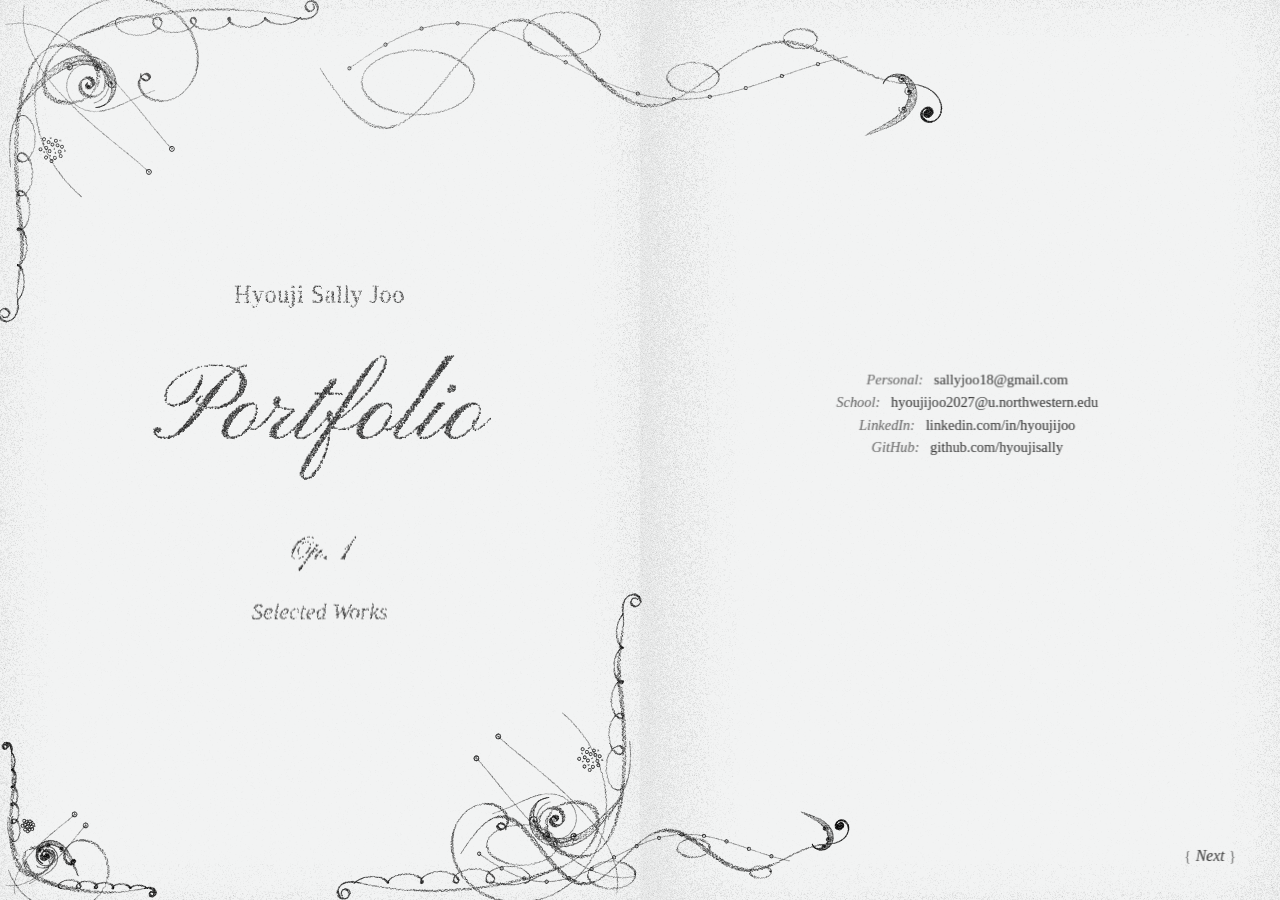
==== commit 77a5b93e: "updating files to og" ====
--- a/index.html
+++ b/index.html
@@ -145,14 +145,6 @@
           <p class="paren" id="p-sub"></p>
           <p class="opus" id="p-no"></p>
         </header>
-        <div class="p-feature" id="p-feature" hidden></div>
-        <div class="line">
-          <div class="tempo-row">
-            <p class="tempo">Adagio cantabile<span class="mm">(<span class="music">&#x2669;</span> = 40)</span></p>
-            <button id="play" class="brace literal" type="button" aria-pressed="false"><span class="b">{</span><span class="label">Play</span><span class="b">}</span></button>
-          </div>
-          <canvas id="line1" role="img" aria-label="Engraved score, the opening bars of the second movement of Beethoven’s Pathétique sonata."></canvas>
-        </div>
         <section class="p-info" aria-label="Project details">
           <dl class="p-facts" id="p-facts"></dl>
           <div class="p-intro" id="p-intro"></div>
@@ -171,17 +163,12 @@
       <article class="page right" aria-label="Project write-up">
         <canvas class="shade" aria-hidden="true"></canvas>
         <div class="right-inner">
-          <div class="snap-top" aria-hidden="true"></div>
-          <canvas class="ornament right-orn" aria-hidden="true"></canvas>
-          <!-- the frame: pictures and live pieces for the section being read (Works only) -->
-          <div class="stage" id="stage" aria-live="polite">
-            <div class="stage-card">
-              <div class="stage-frame">
-                <div class="stage-view"></div>
-                <canvas class="stage-grain" aria-hidden="true"></canvas>
-                <p class="stage-cap" id="stage-cap"></p>
-              </div>
+          <div class="line">
+            <div class="tempo-row">
+              <p class="tempo">Adagio cantabile<span class="mm">(<span class="music">&#x2669;</span> = 40)</span></p>
+              <button id="play" class="brace literal" type="button" aria-pressed="false"><span class="b">{</span><span class="label">Play</span><span class="b">}</span></button>
             </div>
+            <canvas id="line1" role="img" aria-label="Engraved score, the opening bars of the second movement of Beethoven’s Pathétique sonata."></canvas>
           </div>
           <div class="slot" id="writeup"></div>
           <nav class="turn-page" aria-label="More pieces">
@@ -202,9 +189,6 @@
     <div class="hc-body"></div>
   </div>
 
-  <svg class="defs" width="0" height="0" aria-hidden="true" style="position:absolute">
-    <filter id="stage-distort"><feTurbulence type="fractalNoise" baseFrequency="0.85" numOctaves="2" seed="7" result="n"/><feDisplacementMap in="SourceGraphic" in2="n" scale="7" xChannelSelector="R" yChannelSelector="G"/></filter>
-  </svg>
   <canvas class="turn" aria-hidden="true"></canvas>
   <div class="turn-grain" aria-hidden="true"></div>
 </main>
--- a/css/portfolio.css
+++ b/css/portfolio.css
@@ -3,7 +3,7 @@
   src: url([data-uri]) format("woff2"); }
 
 :root {
-  --paper: #F6F7F7;         /* a brighter white with a hint of cool grey, so the ink stands out more */
+  --paper: #F2F3F3;         /* paper with a cool grey undertone, rather than warm white */
   --desk: #D9DBDD;          /* what the closed book rests on, around the cover */
   --ref: #3F5A7A;           /* highlighted terms that preview a picture (a muted ink blue, like a printed link) */
   --ink: #262626;           /* main text: a soft charcoal rather than pure black */
@@ -430,7 +430,7 @@
 
 /* ---------- project pages: a light touch of the ironwork on the left page; a whiter page toward the middle on the right ---------- */
 .left-inner > canvas.proj-ornament { position: absolute; top: 0; left: 0; width: 100%; pointer-events: none; z-index: -1; }   /* inside the page: it scrolls with it, behind the text */
-#project .page.right { background: radial-gradient(ellipse 78% 72% at 46% 46%, #FDFDFD 0%, #FAFBFA 42%, var(--paper) 100%); }   /* whiter in the middle; the corners keep their shading */
+#project .page.right { background: radial-gradient(ellipse 78% 72% at 46% 46%, #FBFBFA 0%, #F8F8F7 42%, var(--paper) 100%); }   /* whiter in the middle; the corners keep their shading */
 
 /* the cover's name and subtitle, in the dotted ink like the headings */
 .cover-page .cover-name { font-size: clamp(1.3rem, 2.7vh, 1.7rem); }
@@ -443,163 +443,3 @@
 /* the cover's title block sits in the middle of its page; the contacts sit in the middle of the right page */
 .cover-page .cover-score { margin-bottom: auto; }
 .cover-bleed .landing-next { margin-top: 0 !important; }
-
-
-/* ======================================================================
-   PROJECT PAGES: all the music on the left page; pictures in a frame on the right
-   ====================================================================== */
-/* the left page: title, the live-site frame, the line of music, the facts, the introduction */
-#project .page.left .tempo-row .tempo { font-size: 0.9rem; }
-  border: 1.5px solid rgba(38, 38, 38, 0.82); border-left-width: 3.5px; border-right: none; }
-.p-intro p { font-size: 0.96rem; line-height: 1.55; }
-/* creative pieces: only the title and the introduction */
-#project.is-creative .title-page .paren, #project.is-creative .title-page .opus { display: none; }
-
-/* the right page: a flourish at the top-right corner, then the frame */
-.right-inner { position: relative; }
-.right-inner > canvas.right-orn { position: absolute; top: 0; right: 0; width: 100%; pointer-events: none; z-index: 4; max-width: none !important; }
-#project.is-creative .right-inner { padding-top: 112px; }      /* creative pieces have no frame: the text starts below the flourish */
-.stage { display: none; }
-.stage-view { position: absolute; inset: 0; }
-.stage-set { position: absolute; inset: 0; display: flex; align-items: center; justify-content: center; gap: 8px; padding: 10px;
-  flex-wrap: wrap; opacity: 0; transition: opacity 0.65s ease; }
-.stage-set.in { opacity: 1; }
-.stage-set img { flex: 1 1 0; min-width: 0; max-width: 100%; max-height: 100%; height: 100%; object-fit: contain; }
-.stage-set.many img { flex: 1 1 45%; height: calc(50% - 4px); }
-.stage-set iframe { width: 100%; height: 100%; border: 0; background: #fff; }
-/* the write-up of a Work: its pictures live in the frame, so their lines in the text are hidden; sections settle softly into place */
-#project.is-work .page.right { scroll-snap-type: y proximity; }
-
-
-/* defined terms: a soft glow that pulses gently, instead of an underline */
-@media (prefers-reduced-motion: reduce) { .ref.term { animation: none; } }
-/* previews: a soft shadow under the grainy edge */
-.hovercard { box-shadow: 0 8px 34px rgba(30, 30, 30, 0.10), 0 2px 8px rgba(30, 30, 30, 0.05); }
-
-@media (max-width: 900px) {
-  .p-info { margin: 2vh auto 0; padding-left: 6%; }
-}
-
-/* the page rests at the top until the reader scrolls */
-.snap-top { height: 1px; margin-bottom: -1px; scroll-margin-top: 400px; }   /* rests at the very top, above the page's padding */
-#project.is-work .snap-top { scroll-snap-align: start; }
-/* the left page fits without scrolling: a little smaller throughout */
-#project .page.left .title-page h1 { font-size: clamp(1.8rem, min(2.9vw, 5.2vh), 2.9rem); }
-#project .page.left .title-page .paren { font-size: clamp(1.05rem, 2.6vh, 1.4rem); }
-#project .page.left .title-page .opus { margin-top: 0.4em; }
-.p-intro p { font-size: 0.93rem; line-height: 1.5; margin-bottom: 0.6em; }
-#project .page.left .left-inner { padding-bottom: 3vh; }
-#project .imprint p { font-size: 0.82rem; line-height: 1.38; }
-
-@media (min-width: 901px) and (max-height: 800px) {   /* short screens: tighter still, so the left page fits */
-  #project .page.left .title-page h1 { font-size: clamp(1.6rem, 4.6vh, 2.4rem); }
-  #project .page.left .tempo-row .tempo { font-size: 0.82rem; }
-  .p-intro p { font-size: 0.88rem; line-height: 1.45; }
-  #project .imprint p { font-size: 0.78rem; line-height: 1.32; }
-}
-
-/* room at the end of a Work's write-up, so its last sections can settle under the frame too */
-#project.is-work #writeup { padding-bottom: 28vh; }
-
-
-
-/* ======================================================================
-   PROJECT PAGES, revised
-   ====================================================================== */
-/* the left page: the line of music runs the full width of the page, and the facts and introduction line up with it */
-#project .page.left .line { width: 100%; max-width: none; margin: 1.6vh 0 0; }
-#project .p-info { width: 100%; max-width: none; margin: 2.4vh 0 0; padding: 0; }
-#project .p-facts { margin-bottom: 1.8em; }
-/* the title is the link to the live site, when there is one */
-.title-page h1 a.title-link { color: inherit; border-bottom: none; text-decoration: none; cursor: pointer; }
-.title-page h1 a.title-link:hover, .title-page h1 a.title-link:focus-visible { background: none; box-shadow: none; }
-.title-page h1 .title-arrow { font-size: 0.42em; vertical-align: 0.9em; color: var(--ref); }
-
-/* the frame: a grainy card at the top of the page, with no band behind it; it reshapes itself to fit */
-#project.is-work .stage { display: flex; justify-content: center; position: sticky; top: 0; z-index: 3; margin: 0 64px 0 0 !important;
-  padding-top: 2.6vh; height: 0; overflow: visible; pointer-events: none; }
-.stage-frame { position: relative; pointer-events: auto; width: 100%; height: 100%; display: flex; flex-direction: column;
-  background: #FBFBFA;
-  /* a gradient for a border: the card fades out at its edges instead of ending at a line */
-  -webkit-mask-image: linear-gradient(to right, transparent, #000 22px, #000 calc(100% - 22px), transparent), linear-gradient(to bottom, transparent, #000 18px, #000 calc(100% - 18px), transparent);
-  -webkit-mask-composite: source-in; mask-image: linear-gradient(to right, transparent, #000 22px, #000 calc(100% - 22px), transparent), linear-gradient(to bottom, transparent, #000 18px, #000 calc(100% - 18px), transparent); mask-composite: intersect; }
-.stage-view { position: relative; flex: 1 1 auto; min-height: 0; }
-.stage-set { position: absolute; inset: 14px 14px 0; display: flex; align-items: center; justify-content: center; gap: 8px; flex-wrap: wrap; opacity: 0; transition: opacity 0.6s ease; }
-.stage-set.in { opacity: 1; }
-.stage-set img { flex: 1 1 0; min-width: 0; max-width: 100%; max-height: 100%; height: 100%; object-fit: contain; }
-.stage-set.many img { flex: 1 1 45%; height: calc(50% - 4px); }
-.stage-set iframe { width: 100%; height: 100%; border: 0; background: #fff; }
-.stage-cap { flex: none; margin: 0; padding: 0.35em 18px 0.7em; font-style: italic; font-size: 0.82rem; line-height: 1.3; color: var(--ink-soft); text-align: center;
-  display: -webkit-box; -webkit-line-clamp: 2; -webkit-box-orient: vertical; overflow: hidden; }
-.stage-cap:empty { padding: 0 0 14px; }
-.stage-grain { position: absolute; inset: 0; width: 100%; height: 100%; pointer-events: none; mix-blend-mode: multiply; opacity: 0.32; }
-/* the default: darker, much grainier, and slightly warped */
-.stage-frame.is-default { background: #E9EAEA; }
-.stage-frame.is-default .stage-set { inset: 0; }
-.stage-frame.is-default .stage-set img { width: 100%; height: 100%; object-fit: cover; filter: url(#stage-distort) grayscale(1) contrast(1.3) brightness(0.78); }
-.stage-frame.is-default .stage-grain { opacity: 1; mix-blend-mode: multiply; }
-/* pictures in a Work's text are markers only: their pictures appear in the frame when the marker scrolls up to it */
-#project.is-work #writeup .block.pictures { height: 0; margin: 0 !important; padding: 0; overflow: hidden; visibility: hidden; }
-
-/* defined terms: the word in white on a filled, dark, softly pulsing gradient */
-.ref.term { color: #fff; -webkit-text-fill-color: #fff; border-bottom: none; border-radius: 5px; padding: 0.05em 0.42em; margin: 0 0.05em;
-  background: radial-gradient(ellipse 85% 120% at center, rgba(28, 30, 33, 0.95) 0%, rgba(38, 40, 44, 0.88) 55%, rgba(52, 55, 60, 0.74) 100%);
-  animation: term-pulse 2.8s ease-in-out infinite; }
-.ink-text.inked .ref.term { color: transparent; -webkit-text-fill-color: transparent; }
-@keyframes term-pulse { 0%, 100% { box-shadow: 0 0 4px 1px rgba(28, 30, 33, 0.28); } 50% { box-shadow: 0 0 12px 4px rgba(28, 30, 33, 0.22); } }
-@media (prefers-reduced-motion: reduce) { .ref.term { animation: none; } }
-
-/* a creative piece's own display, under the title on the left page */
-.p-feature { width: 100%; margin: 2.2vh 0 0; }
-.pdf-embed { display: block; width: 100%; height: 46vh; border: 0; background: #fff; box-shadow: 0 0 0 1px rgba(38, 38, 38, 0.12), 0 6px 26px rgba(30, 30, 30, 0.07); }
-.pdf-missing { padding: 2em 1em; text-align: center; font-style: italic; color: var(--ink-soft); }
-.pdf-block .pdf-embed { height: 78vh; margin-top: 0.6em; }
-.spread-frame { position: relative; width: 100%; aspect-ratio: 17 / 11; display: flex; align-items: center; justify-content: center; background: #fff;
-  box-shadow: 0 0 0 1px rgba(38, 38, 38, 0.12), 0 6px 26px rgba(30, 30, 30, 0.07); }
-.spread-frame::after { content: ""; position: absolute; top: 4%; bottom: 4%; left: 50%; width: 1px; background: linear-gradient(transparent, rgba(38, 38, 38, 0.16), transparent); }   /* the gutter between the two pages */
-.spread-frame img { width: 100%; height: 100%; object-fit: contain; position: relative; z-index: 1; }
-.spread-empty { max-width: 70%; text-align: center; font-style: italic; font-size: 0.9rem; color: var(--ink-soft); }
-.spread-bar { display: flex; align-items: baseline; justify-content: center; gap: 1.2em; margin-top: 0.6em; font-size: 0.9rem; }
-.spread-bar .count { font-style: italic; color: var(--ink-soft); }
-.film { display: grid; grid-template-columns: minmax(0, 40%) 1fr; gap: 1.4em; align-items: start; opacity: 0; transition: opacity 0.5s ease; }
-.film.in { opacity: 1; }
-.p-feature .film + .film, .p-feature .film:not(:last-child) { position: absolute; }
-#project.has-film .p-feature { position: relative; }
-.poster { aspect-ratio: 2 / 3; background: #fff; display: flex; align-items: center; justify-content: center; overflow: hidden;
-  box-shadow: 0 0 0 1px rgba(38, 38, 38, 0.12), 0 6px 26px rgba(30, 30, 30, 0.08); }
-.poster img { width: 100%; height: 100%; object-fit: cover; }
-.poster.empty { background: repeating-linear-gradient(135deg, #fff 0 10px, #F7F7F6 10px 20px); }
-.poster-title { padding: 1em; text-align: center; font-family: var(--title); font-size: 1.4rem; color: var(--ink-soft); }
-.film-title { margin: 0; font-family: var(--title); font-size: 1.7rem; line-height: 1.15; }
-.film-meta { margin: 0.35em 0 0.9em; font-style: italic; color: var(--ink-soft); font-size: 0.92rem; }
-.film-blurb { margin: 0; font-size: 0.96rem; line-height: 1.55; }
-#project.has-film .p-info { display: none; }             /* the film page shows the film, not the general introduction */
-
-@media (max-width: 900px) {
-  #project.is-work .stage { margin-right: 0 !important; }
-  .film { grid-template-columns: 1fr 1.3fr; }
-}
-
-/* room for the frame above the text, and where headings settle: just below the frame at its tallest */
-#project.is-work { --stage-space: calc(clamp(170px, 31vh, 330px) + 2.6vh + 76px); }
-#project.is-work #writeup { padding-top: var(--stage-space); }
-#project.is-work #writeup .snap { scroll-snap-align: start; scroll-margin-top: var(--stage-space); }
-
-/* the card that holds the frame: it changes shape smoothly, and a soft halo of paper behind it lets the text fade out around it */
-.stage-card { position: relative; width: 100%; height: 300px; transition: width 0.7s ease, height 0.7s ease; }
-.stage-card::before { content: ""; position: absolute; inset: -34px -58px -56px; z-index: -1; pointer-events: none; background: #FBFBFA;
-  -webkit-mask-image: linear-gradient(to right, transparent, #000 56px, #000 calc(100% - 56px), transparent), linear-gradient(to bottom, transparent, #000 30px, #000 calc(100% - 50px), transparent);
-  -webkit-mask-composite: source-in;
-  mask-image: linear-gradient(to right, transparent, #000 56px, #000 calc(100% - 56px), transparent), linear-gradient(to bottom, transparent, #000 30px, #000 calc(100% - 50px), transparent);
-  mask-composite: intersect; }
-.film-info { text-align: left; }
-
-/* creative displays sized to fit the left page */
-.p-feature .pdf-embed { height: 30vh; }
-.spread-frame { width: min(100%, calc(30vh * 17 / 11)); margin: 0 auto; }
-/* the halo around the frame never makes the page scroll sideways */
-#project .page.right { overflow-x: hidden; }
-@media (max-width: 900px) {
-  #project .page.right, #project .right-frame { overflow-x: clip; }
-  .stage-card::before { inset: -24px -16px -40px; }
-}
